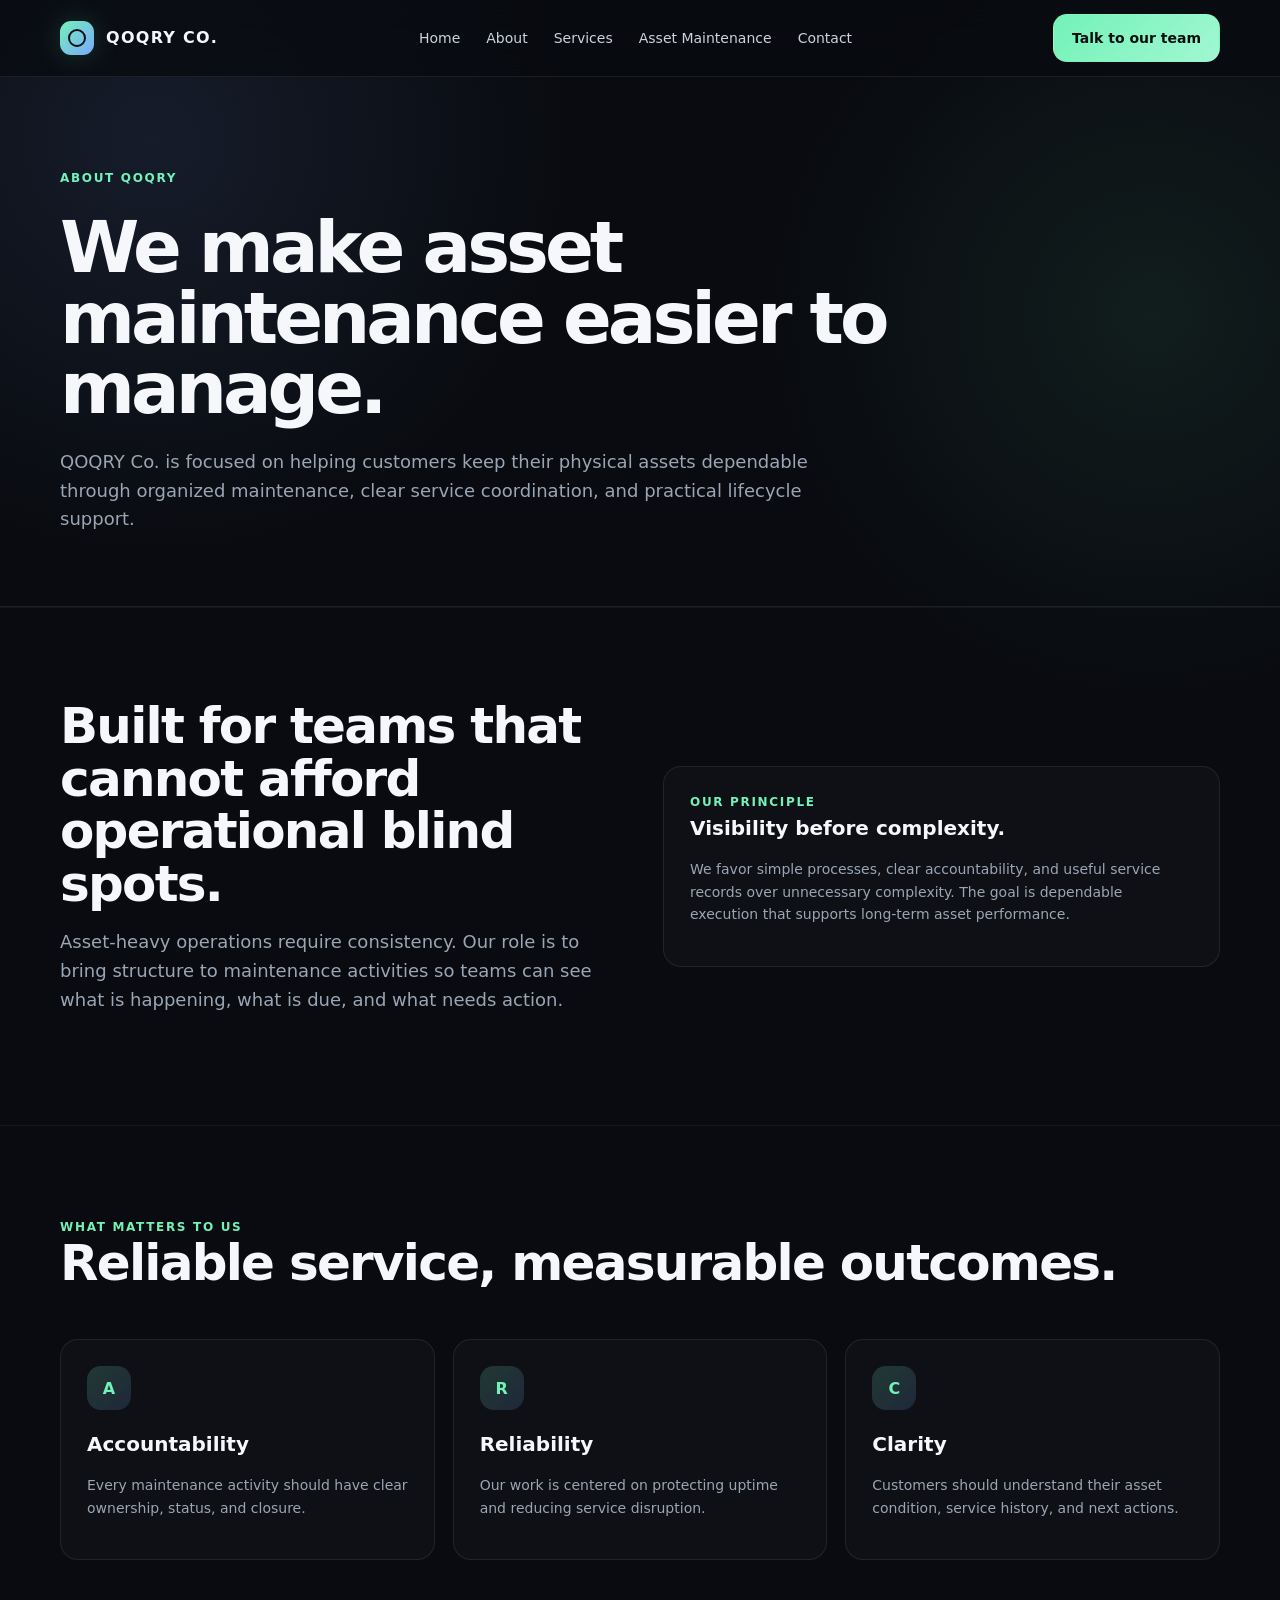
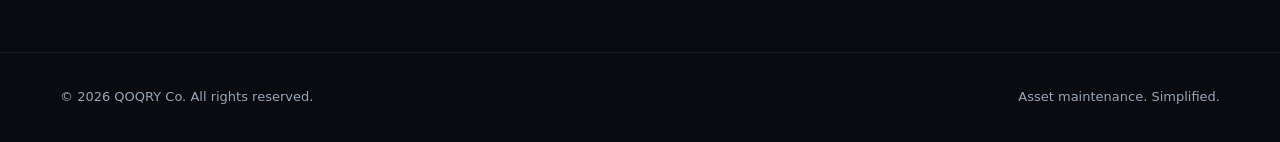
==== about.html @ 2496a816 "Initial" ====
<!doctype html>
<html lang="en">
<head>
  <meta charset="utf-8">
  <meta name="viewport" content="width=device-width,initial-scale=1">
  <meta name="description" content="QOQRY Co. asset maintenance and lifecycle support solutions.">
  <title>About | QOQRY Co.</title>
  <link rel="stylesheet" href="styles.css">
</head>
<body>

<div class="nav-wrap">
  <div class="container nav">
    <a class="brand" href="index.html"><span class="brand-mark"></span>QOQRY CO.</a>
    <button class="mobile-toggle" aria-label="Toggle navigation">☰</button>
    <div class="nav-links">
      <a href="index.html">Home</a>
      <a href="about.html">About</a>
      <a href="services.html">Services</a>
      <a href="assets.html">Asset Maintenance</a>
      <a href="contact.html">Contact</a>
    </div>
    <a class="nav-cta" href="contact.html">Talk to our team</a>
  </div>
</div>


<main>
<section class="page-hero"><div class="container"><div class="kicker">About QOQRY</div><h1>We make asset maintenance easier to manage.</h1><p>QOQRY Co. is focused on helping customers keep their physical assets dependable through organized maintenance, clear service coordination, and practical lifecycle support.</p></div></section>
<section class="section"><div class="container split">
  <div><h2>Built for teams that cannot afford operational blind spots.</h2><p class="section-lead">Asset-heavy operations require consistency. Our role is to bring structure to maintenance activities so teams can see what is happening, what is due, and what needs action.</p></div>
  <div class="info-card"><div class="kicker">Our principle</div><h3>Visibility before complexity.</h3><p class="card-text">We favor simple processes, clear accountability, and useful service records over unnecessary complexity. The goal is dependable execution that supports long-term asset performance.</p></div>
</div></section>
<section class="section"><div class="container"><div class="section-head"><div><div class="kicker">What matters to us</div><h2>Reliable service, measurable outcomes.</h2></div></div>
<div class="cards">
  <div class="info-card"><div class="icon">A</div><h3>Accountability</h3><p class="card-text">Every maintenance activity should have clear ownership, status, and closure.</p></div>
  <div class="info-card"><div class="icon">R</div><h3>Reliability</h3><p class="card-text">Our work is centered on protecting uptime and reducing service disruption.</p></div>
  <div class="info-card"><div class="icon">C</div><h3>Clarity</h3><p class="card-text">Customers should understand their asset condition, service history, and next actions.</p></div>
</div></div></section>
</main>


<footer>
  <div class="container footer-row">
    <div>© 2026 QOQRY Co. All rights reserved.</div>
    <div>Asset maintenance. Simplified.</div>
  </div>
</footer>
<script src="script.js"></script>

</body>
</html>
---- styles.css ----
:root{
  --bg:#090b10;
  --bg-soft:#0f131b;
  --panel:#121824;
  --panel-2:#0d121a;
  --text:#f5f7fb;
  --muted:#9aa5b5;
  --line:rgba(255,255,255,.08);
  --accent:#73f2b8;
  --accent-2:#7aa7ff;
  --shadow:0 18px 60px rgba(0,0,0,.35);
}
*{box-sizing:border-box}
html{scroll-behavior:smooth}
body{
  margin:0;
  font-family:Inter,ui-sans-serif,system-ui,-apple-system,BlinkMacSystemFont,"Segoe UI",sans-serif;
  background:
    radial-gradient(circle at 12% 8%, rgba(122,167,255,.11), transparent 26rem),
    radial-gradient(circle at 90% 18%, rgba(115,242,184,.08), transparent 24rem),
    var(--bg);
  color:var(--text);
  line-height:1.6;
}
a{color:inherit;text-decoration:none}
img{max-width:100%;display:block}
.container{width:min(1160px,calc(100% - 40px));margin:0 auto}
.nav-wrap{
  position:sticky;top:0;z-index:30;
  backdrop-filter:blur(16px);
  background:rgba(9,11,16,.76);
  border-bottom:1px solid var(--line);
}
.nav{
  min-height:76px;display:flex;align-items:center;justify-content:space-between;gap:24px;
}
.brand{display:flex;align-items:center;gap:12px;font-weight:800;letter-spacing:.08em}
.brand-mark{
  width:34px;height:34px;border-radius:11px;
  background:linear-gradient(135deg,var(--accent),var(--accent-2));
  box-shadow:0 0 28px rgba(115,242,184,.18);
  position:relative;
}
.brand-mark:after{
  content:"";position:absolute;inset:8px;border:2px solid #081018;border-radius:50%;
}
.nav-links{display:flex;align-items:center;gap:26px;color:#cbd3df;font-size:14px}
.nav-links a:hover,.nav-links a.active{color:white}
.nav-cta,.btn{
  display:inline-flex;align-items:center;justify-content:center;gap:10px;
  border-radius:14px;padding:12px 18px;font-weight:700;font-size:14px;
  transition:.25s ease;border:1px solid transparent;
}
.nav-cta,.btn-primary{
  background:linear-gradient(135deg,var(--accent),#a1f7d2);
  color:#07100d;
}
.nav-cta:hover,.btn-primary:hover{transform:translateY(-2px);box-shadow:0 10px 30px rgba(115,242,184,.16)}
.btn-secondary{border-color:var(--line);background:rgba(255,255,255,.03);color:white}
.btn-secondary:hover{background:rgba(255,255,255,.06);transform:translateY(-2px)}
.hero{padding:110px 0 86px}
.hero-grid{display:grid;grid-template-columns:1.1fr .9fr;gap:56px;align-items:center}
.eyebrow{
  display:inline-flex;align-items:center;gap:9px;
  padding:8px 12px;border:1px solid var(--line);border-radius:999px;
  background:rgba(255,255,255,.03);color:#cbd3df;font-size:12px;font-weight:700;letter-spacing:.08em;text-transform:uppercase;
}
.dot{width:7px;height:7px;border-radius:50%;background:var(--accent);box-shadow:0 0 14px var(--accent)}
h1{font-size:clamp(48px,7vw,84px);line-height:.98;letter-spacing:-.055em;margin:24px 0 24px}
h2{font-size:clamp(32px,4vw,50px);line-height:1.05;letter-spacing:-.035em;margin:0 0 16px}
h3{font-size:20px;margin:0 0 9px}
.hero p,.section-lead{color:var(--muted);font-size:18px;max-width:680px}
.hero-actions{display:flex;gap:12px;flex-wrap:wrap;margin-top:34px}
.hero-card{
  position:relative;border:1px solid var(--line);border-radius:28px;padding:24px;
  background:linear-gradient(180deg,rgba(255,255,255,.055),rgba(255,255,255,.018));
  box-shadow:var(--shadow);overflow:hidden;
}
.hero-card:before{
  content:"";position:absolute;width:180px;height:180px;border-radius:50%;
  background:rgba(115,242,184,.16);filter:blur(60px);right:-50px;top:-40px;
}
.dashboard{display:grid;gap:14px}
.metric-row{display:grid;grid-template-columns:repeat(3,1fr);gap:12px}
.metric,.asset-item,.info-card,.service-card,.timeline-card,.contact-card{
  border:1px solid var(--line);background:rgba(255,255,255,.025);border-radius:18px;
}
.metric{padding:18px}
.metric strong{display:block;font-size:26px;letter-spacing:-.03em}
.metric span{font-size:12px;color:var(--muted)}
.asset-panel{padding:18px}
.asset-head{display:flex;justify-content:space-between;align-items:center;margin-bottom:14px}
.status{font-size:11px;padding:6px 9px;border-radius:999px;background:rgba(115,242,184,.12);color:#abf8d5}
.asset-list{display:grid;gap:10px}
.asset-item{padding:14px;display:flex;align-items:center;justify-content:space-between;gap:12px}
.asset-title{font-weight:700}
.asset-meta{font-size:12px;color:var(--muted)}
.progress{height:7px;background:#222936;border-radius:99px;overflow:hidden;width:90px}
.progress > span{display:block;height:100%;background:linear-gradient(90deg,var(--accent-2),var(--accent));border-radius:99px}
.section{padding:92px 0;border-top:1px solid rgba(255,255,255,.045)}
.section-head{display:flex;justify-content:space-between;gap:30px;align-items:end;margin-bottom:34px}
.kicker{font-size:12px;text-transform:uppercase;letter-spacing:.14em;color:var(--accent);font-weight:800}
.cards{display:grid;grid-template-columns:repeat(3,1fr);gap:18px}
.service-card,.info-card,.timeline-card{padding:26px}
.icon{
  width:44px;height:44px;border-radius:14px;background:linear-gradient(135deg,rgba(115,242,184,.18),rgba(122,167,255,.16));
  display:grid;place-items:center;margin-bottom:18px;color:var(--accent);font-weight:900
}
.card-text{color:var(--muted);font-size:14px}
.split{display:grid;grid-template-columns:1fr 1fr;gap:46px;align-items:center}
.visual{
  min-height:420px;border:1px solid var(--line);border-radius:26px;position:relative;overflow:hidden;
  background:
    linear-gradient(rgba(255,255,255,.04) 1px,transparent 1px),
    linear-gradient(90deg,rgba(255,255,255,.04) 1px,transparent 1px),
    radial-gradient(circle at 65% 25%,rgba(115,242,184,.18),transparent 20rem),
    #0d121a;
  background-size:36px 36px,36px 36px,auto,auto;
}
.orbit{position:absolute;border:1px solid rgba(255,255,255,.12);border-radius:50%}
.orbit.a{width:280px;height:280px;left:70px;top:70px}
.orbit.b{width:190px;height:190px;left:115px;top:115px}
.core{
  position:absolute;left:50%;top:50%;transform:translate(-50%,-50%);
  width:104px;height:104px;border-radius:28px;background:linear-gradient(135deg,var(--accent),var(--accent-2));
  color:#07100d;display:grid;place-items:center;font-weight:900;text-align:center;box-shadow:0 0 60px rgba(115,242,184,.18)
}
.node{
  position:absolute;padding:9px 12px;border-radius:12px;background:#151c28;border:1px solid var(--line);
  font-size:12px;color:#d7deea;box-shadow:0 10px 30px rgba(0,0,0,.25)
}
.node.n1{left:30px;top:40px}.node.n2{right:28px;top:68px}.node.n3{right:50px;bottom:54px}.node.n4{left:28px;bottom:70px}
.list{display:grid;gap:14px;margin-top:26px}
.list-item{display:flex;gap:12px;align-items:flex-start;color:#d3dae6}
.check{width:22px;height:22px;border-radius:8px;background:rgba(115,242,184,.12);color:var(--accent);display:grid;place-items:center;flex:0 0 auto;font-size:12px}
.page-hero{padding:92px 0 54px;border-bottom:1px solid var(--line)}
.page-hero h1{font-size:clamp(46px,6vw,72px);max-width:900px}
.page-hero p{color:var(--muted);font-size:18px;max-width:760px}
.timeline{display:grid;grid-template-columns:repeat(4,1fr);gap:16px}
.timeline-card .num{font-size:12px;color:var(--accent);font-weight:800;margin-bottom:30px}
.asset-grid{display:grid;grid-template-columns:repeat(2,1fr);gap:18px}
.asset-scope{padding:26px;border:1px solid var(--line);border-radius:20px;background:rgba(255,255,255,.025)}
.asset-scope ul{padding-left:20px;color:var(--muted)}
.contact-grid{display:grid;grid-template-columns:.8fr 1.2fr;gap:22px}
.contact-card{padding:28px}
.contact-item{padding:14px 0;border-bottom:1px solid var(--line)}
.contact-item:last-child{border-bottom:0}
.contact-label{font-size:12px;text-transform:uppercase;letter-spacing:.1em;color:var(--muted)}
form{display:grid;gap:14px}
.form-grid{display:grid;grid-template-columns:1fr 1fr;gap:14px}
label{font-size:13px;color:#cbd3df}
input,textarea{
  width:100%;margin-top:7px;padding:14px 15px;border-radius:13px;border:1px solid var(--line);
  background:#0b1017;color:white;outline:none;font:inherit;
}
input:focus,textarea:focus{border-color:rgba(115,242,184,.5)}
textarea{min-height:140px;resize:vertical}
footer{padding:34px 0;border-top:1px solid var(--line);color:var(--muted);font-size:13px}
.footer-row{display:flex;justify-content:space-between;gap:20px;align-items:center}
.mobile-toggle{display:none;background:none;border:0;color:white;font-size:24px}
@media (max-width:900px){
  .nav-links{display:none;position:absolute;left:20px;right:20px;top:76px;padding:18px;border:1px solid var(--line);border-radius:18px;background:#0c1118;flex-direction:column;align-items:flex-start}
  .nav-links.open{display:flex}
  .nav-cta{display:none}.mobile-toggle{display:block}
  .hero-grid,.split,.contact-grid{grid-template-columns:1fr}
  .cards{grid-template-columns:1fr 1fr}
  .timeline{grid-template-columns:1fr 1fr}
}
@media (max-width:620px){
  .container{width:min(100% - 28px,1160px)}
  .hero{padding:78px 0 60px}
  .cards,.metric-row,.timeline,.asset-grid,.form-grid{grid-template-columns:1fr}
  .section{padding:68px 0}
  .section-head{align-items:flex-start;flex-direction:column}
  .footer-row{align-items:flex-start;flex-direction:column}
}
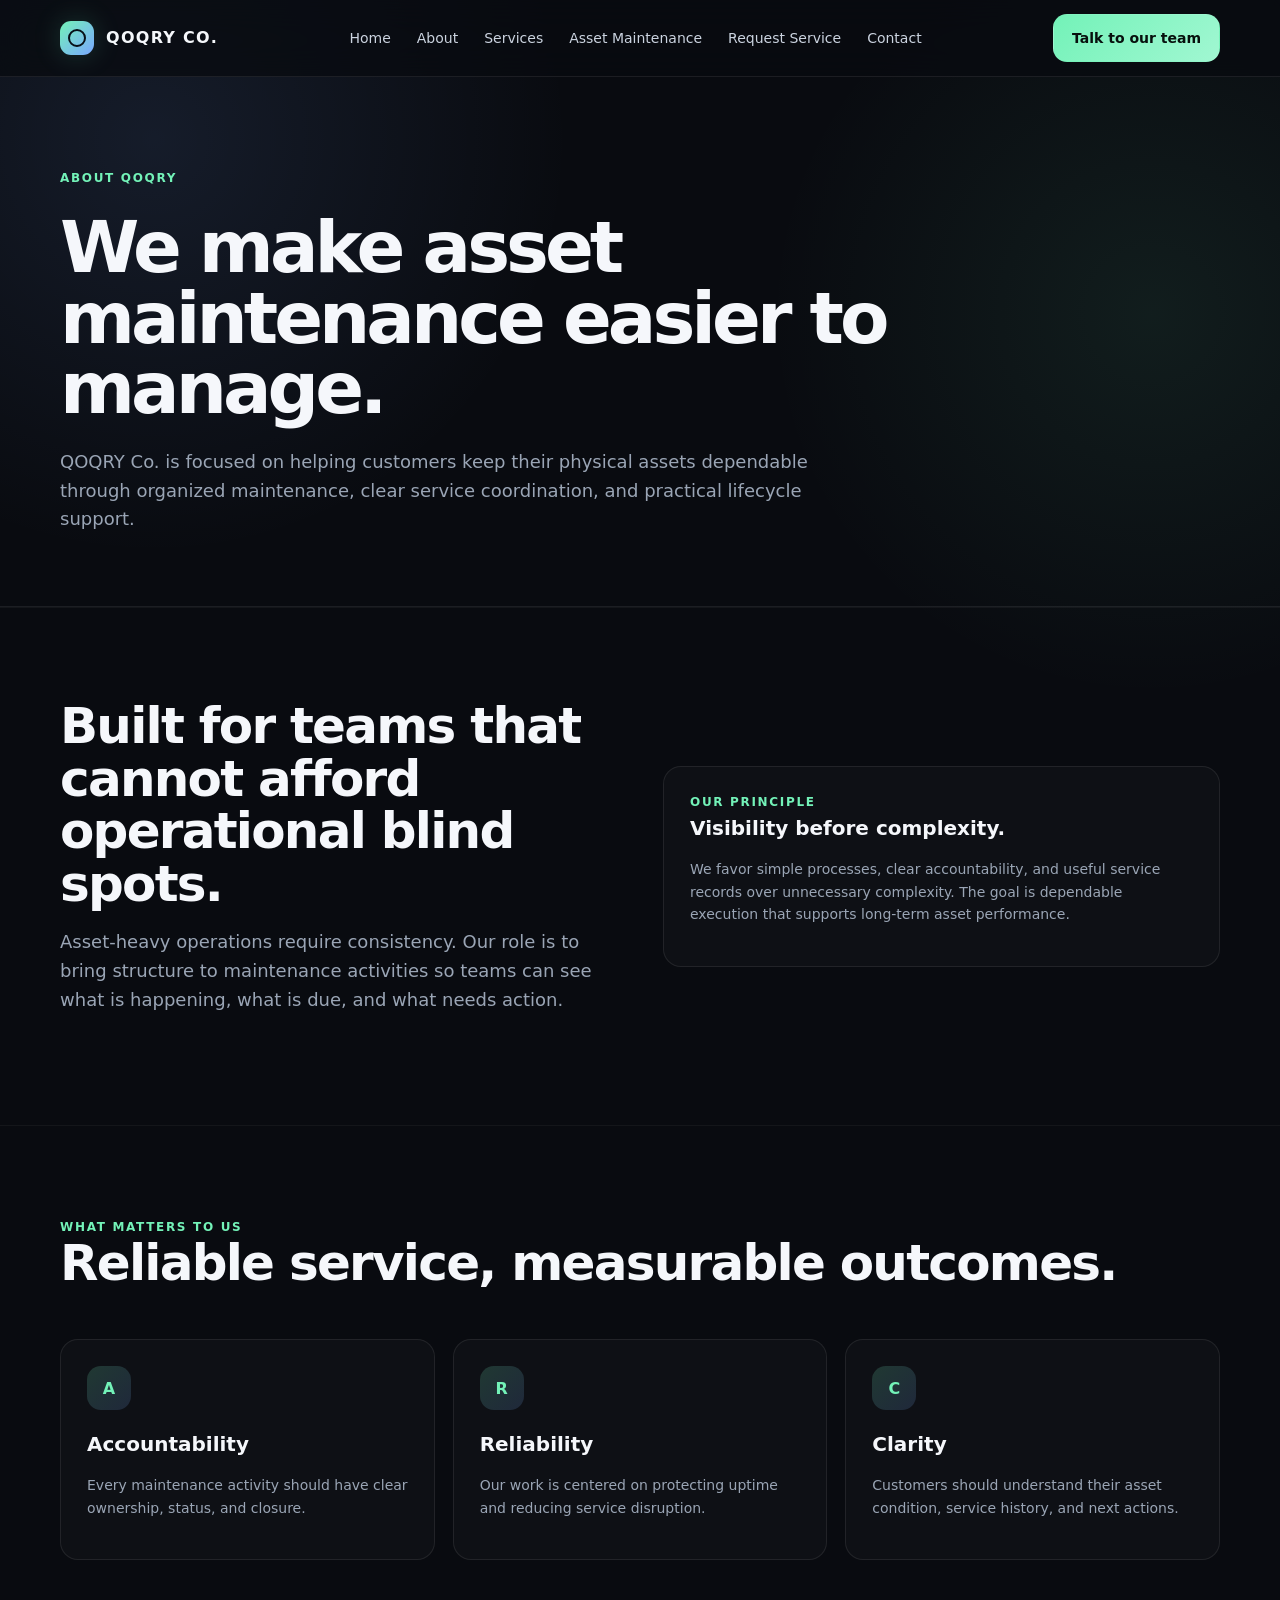
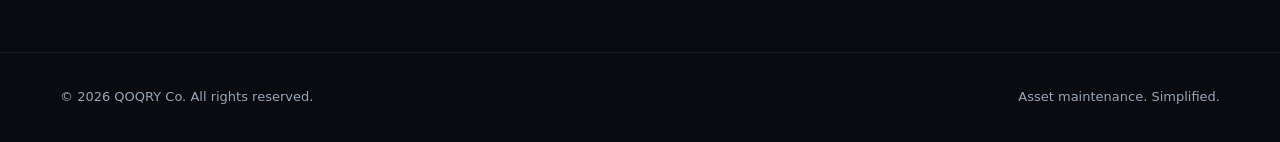
==== commit 797f8a36: "Webform Embedding" ====
--- a/about.html
+++ b/about.html
@@ -18,6 +18,7 @@
       <a href="about.html">About</a>
       <a href="services.html">Services</a>
       <a href="assets.html">Asset Maintenance</a>
+      <a href="request.html">Request Service</a>
       <a href="contact.html">Contact</a>
     </div>
     <a class="nav-cta" href="contact.html">Talk to our team</a>
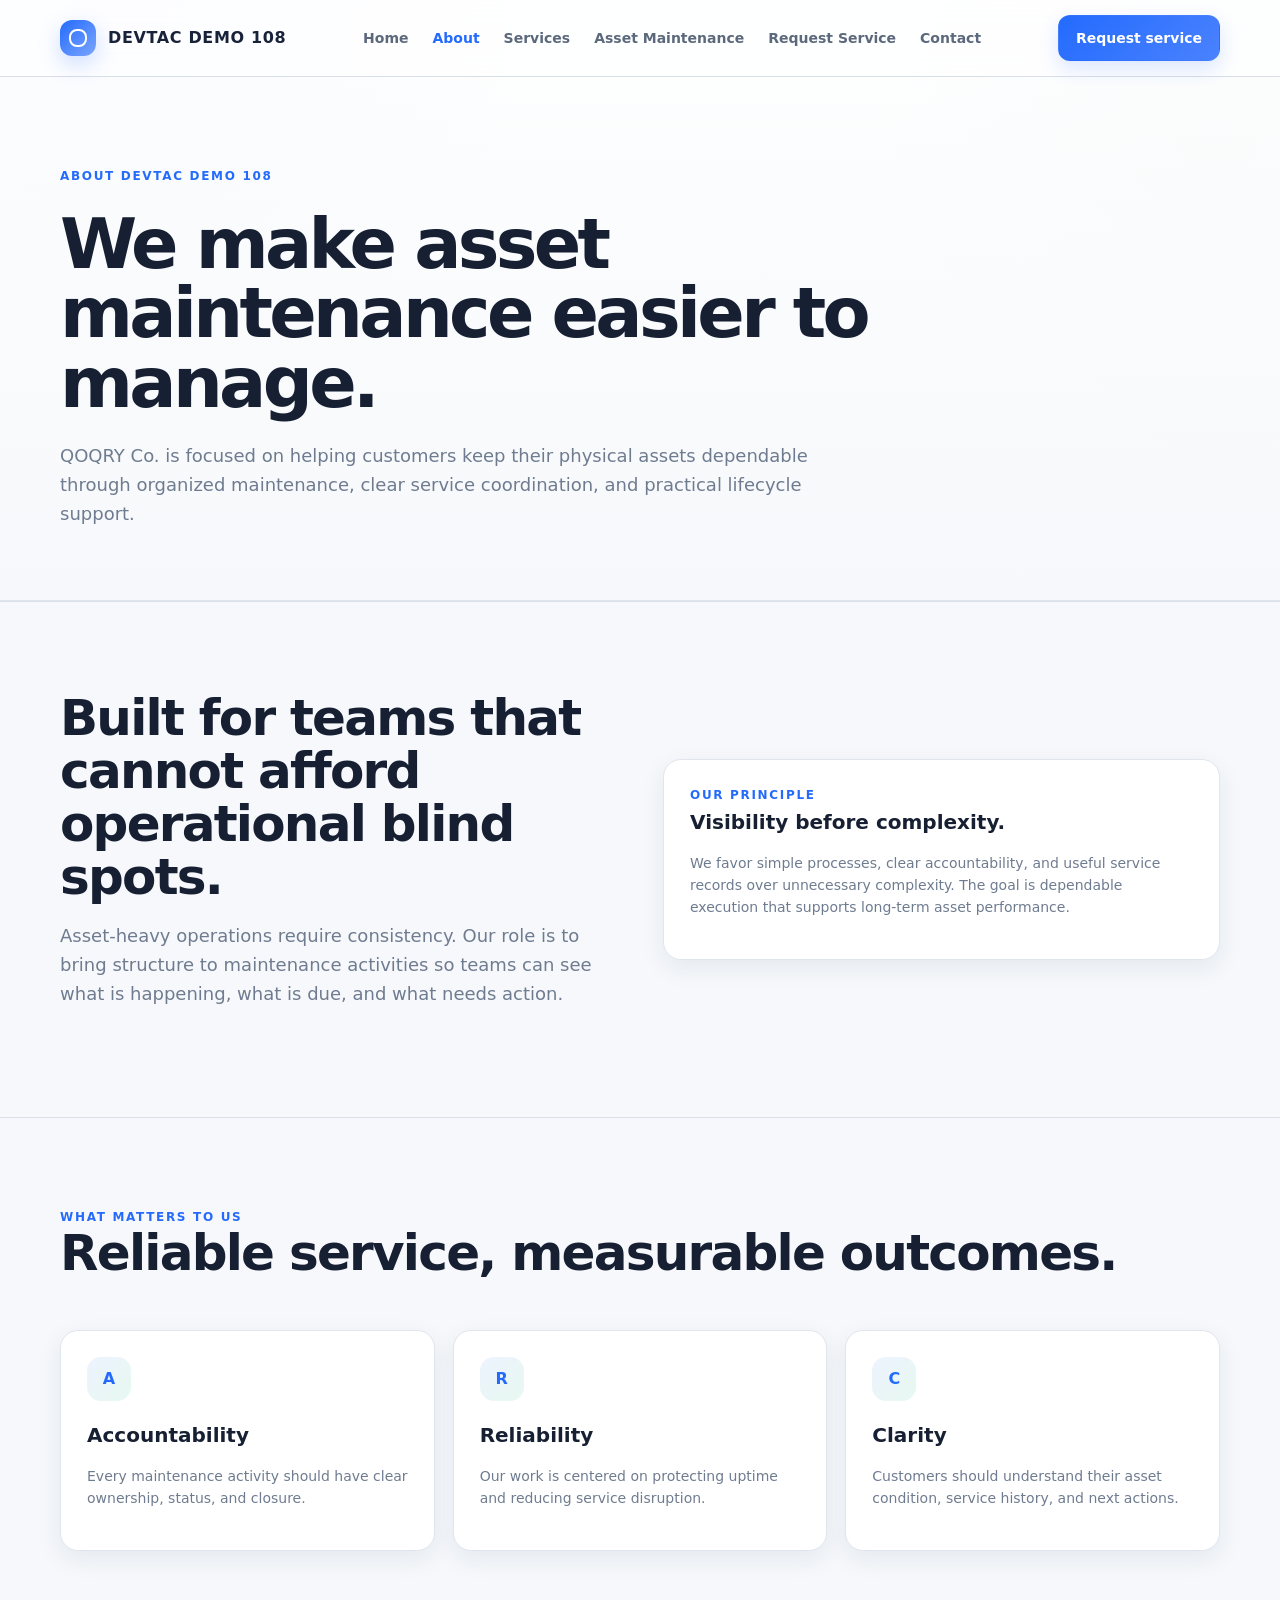
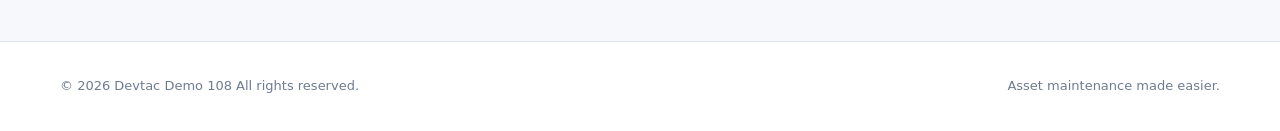
==== commit 9bfa00f1: "Initial Commit" ====
--- a/about.html
+++ b/about.html
@@ -4,30 +4,33 @@
   <meta charset="utf-8">
   <meta name="viewport" content="width=device-width,initial-scale=1">
   <meta name="description" content="QOQRY Co. asset maintenance and lifecycle support solutions.">
-  <title>About | QOQRY Co.</title>
+  <title>About | Devtac Demo 108</title>
   <link rel="stylesheet" href="styles.css">
 </head>
 <body>
 
-<div class="nav-wrap">
-  <div class="container nav">
-    <a class="brand" href="index.html"><span class="brand-mark"></span>QOQRY CO.</a>
-    <button class="mobile-toggle" aria-label="Toggle navigation">☰</button>
-    <div class="nav-links">
-      <a href="index.html">Home</a>
-      <a href="about.html">About</a>
-      <a href="services.html">Services</a>
-      <a href="assets.html">Asset Maintenance</a>
-      <a href="request.html">Request Service</a>
-      <a href="contact.html">Contact</a>
+<section>
+  <div class="nav-wrap">
+    <div class="container nav">
+      <a class="brand" href="index.html"><span class="brand-mark"></span>DEVTAC DEMO 108</a>
+      <button class="mobile-toggle" aria-label="Toggle navigation">☰</button>
+      <div class="nav-links">
+        <a href="index.html" >Home</a>
+        <a href="about.html" class="active">About</a>
+        <a href="services.html">Services</a>
+        <a href="assets.html">Asset Maintenance</a>
+        <a href="request.html">Request Service</a>
+        <a href="contact.html">Contact</a>
+      </div>
+      <a class="nav-cta" href="request.html">Request service</a>
     </div>
-    <a class="nav-cta" href="contact.html">Talk to our team</a>
   </div>
-</div>
+</section>
+
 
 
 <main>
-<section class="page-hero"><div class="container"><div class="kicker">About QOQRY</div><h1>We make asset maintenance easier to manage.</h1><p>QOQRY Co. is focused on helping customers keep their physical assets dependable through organized maintenance, clear service coordination, and practical lifecycle support.</p></div></section>
+<section class="page-hero"><div class="container"><div class="kicker">About Devtac Demo 108</div><h1>We make asset maintenance easier to manage.</h1><p>QOQRY Co. is focused on helping customers keep their physical assets dependable through organized maintenance, clear service coordination, and practical lifecycle support.</p></div></section>
 <section class="section"><div class="container split">
   <div><h2>Built for teams that cannot afford operational blind spots.</h2><p class="section-lead">Asset-heavy operations require consistency. Our role is to bring structure to maintenance activities so teams can see what is happening, what is due, and what needs action.</p></div>
   <div class="info-card"><div class="kicker">Our principle</div><h3>Visibility before complexity.</h3><p class="card-text">We favor simple processes, clear accountability, and useful service records over unnecessary complexity. The goal is dependable execution that supports long-term asset performance.</p></div>
@@ -43,8 +46,8 @@
 
 <footer>
   <div class="container footer-row">
-    <div>© 2026 QOQRY Co. All rights reserved.</div>
-    <div>Asset maintenance. Simplified.</div>
+    <div>© 2026 Devtac Demo 108 All rights reserved.</div>
+    <div>Asset maintenance made easier.</div>
   </div>
 </footer>
 <script src="script.js"></script>
--- a/styles.css
+++ b/styles.css
@@ -1,177 +1,1023 @@
-
-:root{
-  --bg:#090b10;
-  --bg-soft:#0f131b;
-  --panel:#121824;
-  --panel-2:#0d121a;
-  --text:#f5f7fb;
-  --muted:#9aa5b5;
-  --line:rgba(255,255,255,.08);
-  --accent:#73f2b8;
-  --accent-2:#7aa7ff;
-  --shadow:0 18px 60px rgba(0,0,0,.35);
-}
-*{box-sizing:border-box}
-html{scroll-behavior:smooth}
-body{
-  margin:0;
-  font-family:Inter,ui-sans-serif,system-ui,-apple-system,BlinkMacSystemFont,"Segoe UI",sans-serif;
+:root {
+  --bg: #f6f8fb;
+  --surface: #ffffff;
+  --surface-soft: #f1f5f9;
+  --panel: #ffffff;
+  --text: #172033;
+  --muted: #6f7c90;
+  --line: #dfe6ee;
+  --line-strong: #cfd8e3;
+  --primary: #246bfd;
+  --primary-dark: #1557d8;
+  --accent: #17b26a;
+  --accent-soft: #e8f8f0;
+  --shadow: 0 18px 50px rgba(25, 45, 80, .10);
+  --shadow-soft: 0 8px 24px rgba(25, 45, 80, .08);
+}
+
+* {
+  box-sizing: border-box
+}
+
+html {
+  scroll-behavior: smooth
+}
+
+body {
+  margin: 0;
+  font-family: Inter, ui-sans-serif, system-ui, -apple-system, BlinkMacSystemFont, "Segoe UI", sans-serif;
   background:
-    radial-gradient(circle at 12% 8%, rgba(122,167,255,.11), transparent 26rem),
-    radial-gradient(circle at 90% 18%, rgba(115,242,184,.08), transparent 24rem),
+    radial-gradient(circle at 10% 0%, rgba(36, 107, 253, .07), transparent 25rem),
+    radial-gradient(circle at 95% 8%, rgba(23, 178, 106, .05), transparent 22rem),
     var(--bg);
-  color:var(--text);
-  line-height:1.6;
-}
-a{color:inherit;text-decoration:none}
-img{max-width:100%;display:block}
-.container{width:min(1160px,calc(100% - 40px));margin:0 auto}
-.nav-wrap{
-  position:sticky;top:0;z-index:30;
-  backdrop-filter:blur(16px);
-  background:rgba(9,11,16,.76);
-  border-bottom:1px solid var(--line);
-}
-.nav{
-  min-height:76px;display:flex;align-items:center;justify-content:space-between;gap:24px;
-}
-.brand{display:flex;align-items:center;gap:12px;font-weight:800;letter-spacing:.08em}
-.brand-mark{
-  width:34px;height:34px;border-radius:11px;
-  background:linear-gradient(135deg,var(--accent),var(--accent-2));
-  box-shadow:0 0 28px rgba(115,242,184,.18);
-  position:relative;
-}
-.brand-mark:after{
-  content:"";position:absolute;inset:8px;border:2px solid #081018;border-radius:50%;
-}
-.nav-links{display:flex;align-items:center;gap:26px;color:#cbd3df;font-size:14px}
-.nav-links a:hover,.nav-links a.active{color:white}
-.nav-cta,.btn{
-  display:inline-flex;align-items:center;justify-content:center;gap:10px;
-  border-radius:14px;padding:12px 18px;font-weight:700;font-size:14px;
-  transition:.25s ease;border:1px solid transparent;
-}
-.nav-cta,.btn-primary{
-  background:linear-gradient(135deg,var(--accent),#a1f7d2);
-  color:#07100d;
-}
-.nav-cta:hover,.btn-primary:hover{transform:translateY(-2px);box-shadow:0 10px 30px rgba(115,242,184,.16)}
-.btn-secondary{border-color:var(--line);background:rgba(255,255,255,.03);color:white}
-.btn-secondary:hover{background:rgba(255,255,255,.06);transform:translateY(-2px)}
-.hero{padding:110px 0 86px}
-.hero-grid{display:grid;grid-template-columns:1.1fr .9fr;gap:56px;align-items:center}
-.eyebrow{
-  display:inline-flex;align-items:center;gap:9px;
-  padding:8px 12px;border:1px solid var(--line);border-radius:999px;
-  background:rgba(255,255,255,.03);color:#cbd3df;font-size:12px;font-weight:700;letter-spacing:.08em;text-transform:uppercase;
-}
-.dot{width:7px;height:7px;border-radius:50%;background:var(--accent);box-shadow:0 0 14px var(--accent)}
-h1{font-size:clamp(48px,7vw,84px);line-height:.98;letter-spacing:-.055em;margin:24px 0 24px}
-h2{font-size:clamp(32px,4vw,50px);line-height:1.05;letter-spacing:-.035em;margin:0 0 16px}
-h3{font-size:20px;margin:0 0 9px}
-.hero p,.section-lead{color:var(--muted);font-size:18px;max-width:680px}
-.hero-actions{display:flex;gap:12px;flex-wrap:wrap;margin-top:34px}
-.hero-card{
-  position:relative;border:1px solid var(--line);border-radius:28px;padding:24px;
-  background:linear-gradient(180deg,rgba(255,255,255,.055),rgba(255,255,255,.018));
-  box-shadow:var(--shadow);overflow:hidden;
-}
-.hero-card:before{
-  content:"";position:absolute;width:180px;height:180px;border-radius:50%;
-  background:rgba(115,242,184,.16);filter:blur(60px);right:-50px;top:-40px;
-}
-.dashboard{display:grid;gap:14px}
-.metric-row{display:grid;grid-template-columns:repeat(3,1fr);gap:12px}
-.metric,.asset-item,.info-card,.service-card,.timeline-card,.contact-card{
-  border:1px solid var(--line);background:rgba(255,255,255,.025);border-radius:18px;
-}
-.metric{padding:18px}
-.metric strong{display:block;font-size:26px;letter-spacing:-.03em}
-.metric span{font-size:12px;color:var(--muted)}
-.asset-panel{padding:18px}
-.asset-head{display:flex;justify-content:space-between;align-items:center;margin-bottom:14px}
-.status{font-size:11px;padding:6px 9px;border-radius:999px;background:rgba(115,242,184,.12);color:#abf8d5}
-.asset-list{display:grid;gap:10px}
-.asset-item{padding:14px;display:flex;align-items:center;justify-content:space-between;gap:12px}
-.asset-title{font-weight:700}
-.asset-meta{font-size:12px;color:var(--muted)}
-.progress{height:7px;background:#222936;border-radius:99px;overflow:hidden;width:90px}
-.progress > span{display:block;height:100%;background:linear-gradient(90deg,var(--accent-2),var(--accent));border-radius:99px}
-.section{padding:92px 0;border-top:1px solid rgba(255,255,255,.045)}
-.section-head{display:flex;justify-content:space-between;gap:30px;align-items:end;margin-bottom:34px}
-.kicker{font-size:12px;text-transform:uppercase;letter-spacing:.14em;color:var(--accent);font-weight:800}
-.cards{display:grid;grid-template-columns:repeat(3,1fr);gap:18px}
-.service-card,.info-card,.timeline-card{padding:26px}
-.icon{
-  width:44px;height:44px;border-radius:14px;background:linear-gradient(135deg,rgba(115,242,184,.18),rgba(122,167,255,.16));
-  display:grid;place-items:center;margin-bottom:18px;color:var(--accent);font-weight:900
-}
-.card-text{color:var(--muted);font-size:14px}
-.split{display:grid;grid-template-columns:1fr 1fr;gap:46px;align-items:center}
-.visual{
-  min-height:420px;border:1px solid var(--line);border-radius:26px;position:relative;overflow:hidden;
+  color: var(--text);
+  line-height: 1.6;
+}
+
+a {
+  color: inherit;
+  text-decoration: none
+}
+
+img {
+  max-width: 100%;
+  display: block
+}
+
+.container {
+  width: min(1160px, calc(100% - 40px));
+  margin: 0 auto
+}
+
+.nav-wrap {
+  position: sticky;
+  top: 0;
+  z-index: 30;
+  background: rgba(255, 255, 255, .88);
+  backdrop-filter: blur(16px);
+  border-bottom: 1px solid rgba(207, 216, 227, .8);
+}
+
+.nav {
+  min-height: 76px;
+  display: flex;
+  align-items: center;
+  justify-content: space-between;
+  gap: 24px;
+}
+
+.brand {
+  display: flex;
+  align-items: center;
+  gap: 12px;
+  font-weight: 850;
+  letter-spacing: .04em;
+  color: #18233a;
+}
+
+.brand-mark {
+  width: 36px;
+  height: 36px;
+  border-radius: 12px;
+  background: linear-gradient(135deg, var(--primary), #7ba5ff);
+  box-shadow: 0 8px 22px rgba(36, 107, 253, .22);
+  position: relative;
+}
+
+.brand-mark:after {
+  content: "";
+  position: absolute;
+  inset: 9px;
+  border: 2px solid #fff;
+  border-radius: 8px;
+}
+
+.nav-links {
+  display: flex;
+  align-items: center;
+  gap: 24px;
+  color: #5c697c;
+  font-size: 14px;
+  font-weight: 600;
+}
+
+.nav-links a:hover,
+.nav-links a.active {
+  color: var(--primary)
+}
+
+.nav-cta,
+.btn {
+  display: inline-flex;
+  align-items: center;
+  justify-content: center;
+  gap: 10px;
+  border-radius: 12px;
+  padding: 11px 17px;
+  font-weight: 750;
+  font-size: 14px;
+  transition: .22s ease;
+  border: 1px solid transparent;
+}
+
+.nav-cta,
+.btn-primary {
+  color: #fff;
+  background: linear-gradient(135deg, var(--primary), #4a82ff);
+  box-shadow: 0 8px 20px rgba(36, 107, 253, .16);
+}
+
+.nav-cta:hover,
+.btn-primary:hover {
+  transform: translateY(-1px);
+  box-shadow: 0 12px 28px rgba(36, 107, 253, .20);
+}
+
+.btn-secondary {
+  background: #fff;
+  border-color: var(--line);
+  color: #2f3b4f;
+}
+
+.btn-secondary:hover {
+  border-color: #bfcadc;
+  transform: translateY(-1px);
+}
+
+.hero {
+  padding: 106px 0 82px
+}
+
+.hero-grid {
+  display: grid;
+  grid-template-columns: 1.08fr .92fr;
+  gap: 58px;
+  align-items: center;
+}
+
+.eyebrow {
+  display: inline-flex;
+  align-items: center;
+  gap: 9px;
+  padding: 8px 12px;
+  border: 1px solid var(--line);
+  border-radius: 999px;
+  background: rgba(255, 255, 255, .78);
+  color: #5d6a7f;
+  font-size: 12px;
+  font-weight: 800;
+  letter-spacing: .08em;
+  text-transform: uppercase;
+}
+
+.dot {
+  width: 7px;
+  height: 7px;
+  border-radius: 50%;
+  background: var(--accent);
+  box-shadow: 0 0 0 5px rgba(23, 178, 106, .10);
+}
+
+h1 {
+  font-size: clamp(48px, 7vw, 82px);
+  line-height: .99;
+  letter-spacing: -.052em;
+  margin: 24px 0;
+}
+
+h2 {
+  font-size: clamp(32px, 4vw, 50px);
+  line-height: 1.06;
+  letter-spacing: -.035em;
+  margin: 0 0 16px;
+}
+
+h3 {
+  font-size: 20px;
+  margin: 0 0 9px
+}
+
+.hero p,
+.section-lead {
+  color: var(--muted);
+  font-size: 18px;
+  max-width: 680px;
+}
+
+.hero-actions {
+  display: flex;
+  gap: 12px;
+  flex-wrap: wrap;
+  margin-top: 32px
+}
+
+.hero-card {
+  position: relative;
+  border: 1px solid var(--line);
+  border-radius: 28px;
+  padding: 24px;
+  background: linear-gradient(180deg, #ffffff, #f7f9fc);
+  box-shadow: var(--shadow);
+  overflow: hidden;
+}
+
+.hero-card:before {
+  content: "";
+  position: absolute;
+  width: 200px;
+  height: 200px;
+  border-radius: 50%;
+  background: rgba(36, 107, 253, .08);
+  filter: blur(60px);
+  right: -70px;
+  top: -50px;
+}
+
+.dashboard {
+  display: grid;
+  gap: 14px
+}
+
+.metric-row {
+  display: grid;
+  grid-template-columns: repeat(3, 1fr);
+  gap: 12px
+}
+
+.metric,
+.asset-item,
+.info-card,
+.service-card,
+.timeline-card,
+.contact-card {
+  border: 1px solid var(--line);
+  background: #fff;
+  border-radius: 18px;
+}
+
+.metric {
+  padding: 18px
+}
+
+.metric strong {
+  display: block;
+  font-size: 26px;
+  letter-spacing: -.03em
+}
+
+.metric span {
+  font-size: 12px;
+  color: var(--muted)
+}
+
+.asset-panel {
+  padding: 18px
+}
+
+.asset-head {
+  display: flex;
+  justify-content: space-between;
+  align-items: center;
+  margin-bottom: 14px
+}
+
+.status {
+  font-size: 11px;
+  padding: 6px 9px;
+  border-radius: 999px;
+  background: var(--accent-soft);
+  color: #118d55;
+  font-weight: 750;
+}
+
+.asset-list {
+  display: grid;
+  gap: 10px
+}
+
+.asset-item {
+  padding: 14px;
+  display: flex;
+  align-items: center;
+  justify-content: space-between;
+  gap: 12px
+}
+
+.asset-title {
+  font-weight: 750
+}
+
+.asset-meta {
+  font-size: 12px;
+  color: var(--muted)
+}
+
+.progress {
+  height: 7px;
+  background: #e9eef4;
+  border-radius: 99px;
+  overflow: hidden;
+  width: 90px
+}
+
+.progress>span {
+  display: block;
+  height: 100%;
+  background: linear-gradient(90deg, var(--primary), var(--accent));
+  border-radius: 99px;
+}
+
+.section {
+  padding: 90px 0;
+  border-top: 1px solid rgba(207, 216, 227, .75)
+}
+
+.section-head {
+  display: flex;
+  justify-content: space-between;
+  gap: 30px;
+  align-items: end;
+  margin-bottom: 34px
+}
+
+.kicker {
+  font-size: 12px;
+  text-transform: uppercase;
+  letter-spacing: .14em;
+  color: var(--primary);
+  font-weight: 850;
+}
+
+.cards {
+  display: grid;
+  grid-template-columns: repeat(3, 1fr);
+  gap: 18px
+}
+
+.service-card,
+.info-card,
+.timeline-card {
+  padding: 26px;
+  box-shadow: var(--shadow-soft)
+}
+
+.icon {
+  width: 44px;
+  height: 44px;
+  border-radius: 14px;
+  background: linear-gradient(135deg, #edf3ff, #e7f8f0);
+  display: grid;
+  place-items: center;
+  margin-bottom: 18px;
+  color: var(--primary);
+  font-weight: 900;
+}
+
+.card-text {
+  color: var(--muted);
+  font-size: 14px
+}
+
+.split {
+  display: grid;
+  grid-template-columns: 1fr 1fr;
+  gap: 46px;
+  align-items: center
+}
+
+.visual {
+  min-height: 420px;
+  border: 1px solid var(--line);
+  border-radius: 26px;
+  position: relative;
+  overflow: hidden;
   background:
-    linear-gradient(rgba(255,255,255,.04) 1px,transparent 1px),
-    linear-gradient(90deg,rgba(255,255,255,.04) 1px,transparent 1px),
-    radial-gradient(circle at 65% 25%,rgba(115,242,184,.18),transparent 20rem),
-    #0d121a;
-  background-size:36px 36px,36px 36px,auto,auto;
-}
-.orbit{position:absolute;border:1px solid rgba(255,255,255,.12);border-radius:50%}
-.orbit.a{width:280px;height:280px;left:70px;top:70px}
-.orbit.b{width:190px;height:190px;left:115px;top:115px}
-.core{
-  position:absolute;left:50%;top:50%;transform:translate(-50%,-50%);
-  width:104px;height:104px;border-radius:28px;background:linear-gradient(135deg,var(--accent),var(--accent-2));
-  color:#07100d;display:grid;place-items:center;font-weight:900;text-align:center;box-shadow:0 0 60px rgba(115,242,184,.18)
-}
-.node{
-  position:absolute;padding:9px 12px;border-radius:12px;background:#151c28;border:1px solid var(--line);
-  font-size:12px;color:#d7deea;box-shadow:0 10px 30px rgba(0,0,0,.25)
-}
-.node.n1{left:30px;top:40px}.node.n2{right:28px;top:68px}.node.n3{right:50px;bottom:54px}.node.n4{left:28px;bottom:70px}
-.list{display:grid;gap:14px;margin-top:26px}
-.list-item{display:flex;gap:12px;align-items:flex-start;color:#d3dae6}
-.check{width:22px;height:22px;border-radius:8px;background:rgba(115,242,184,.12);color:var(--accent);display:grid;place-items:center;flex:0 0 auto;font-size:12px}
-.page-hero{padding:92px 0 54px;border-bottom:1px solid var(--line)}
-.page-hero h1{font-size:clamp(46px,6vw,72px);max-width:900px}
-.page-hero p{color:var(--muted);font-size:18px;max-width:760px}
-.timeline{display:grid;grid-template-columns:repeat(4,1fr);gap:16px}
-.timeline-card .num{font-size:12px;color:var(--accent);font-weight:800;margin-bottom:30px}
-.asset-grid{display:grid;grid-template-columns:repeat(2,1fr);gap:18px}
-.asset-scope{padding:26px;border:1px solid var(--line);border-radius:20px;background:rgba(255,255,255,.025)}
-.asset-scope ul{padding-left:20px;color:var(--muted)}
-.contact-grid{display:grid;grid-template-columns:.8fr 1.2fr;gap:22px}
-.contact-card{padding:28px}
-.contact-item{padding:14px 0;border-bottom:1px solid var(--line)}
-.contact-item:last-child{border-bottom:0}
-.contact-label{font-size:12px;text-transform:uppercase;letter-spacing:.1em;color:var(--muted)}
-form{display:grid;gap:14px}
-.form-grid{display:grid;grid-template-columns:1fr 1fr;gap:14px}
-label{font-size:13px;color:#cbd3df}
-input,textarea{
-  width:100%;margin-top:7px;padding:14px 15px;border-radius:13px;border:1px solid var(--line);
-  background:#0b1017;color:white;outline:none;font:inherit;
-}
-input:focus,textarea:focus{border-color:rgba(115,242,184,.5)}
-textarea{min-height:140px;resize:vertical}
-footer{padding:34px 0;border-top:1px solid var(--line);color:var(--muted);font-size:13px}
-.footer-row{display:flex;justify-content:space-between;gap:20px;align-items:center}
-.mobile-toggle{display:none;background:none;border:0;color:white;font-size:24px}
-@media (max-width:900px){
-  .nav-links{display:none;position:absolute;left:20px;right:20px;top:76px;padding:18px;border:1px solid var(--line);border-radius:18px;background:#0c1118;flex-direction:column;align-items:flex-start}
-  .nav-links.open{display:flex}
-  .nav-cta{display:none}.mobile-toggle{display:block}
-  .hero-grid,.split,.contact-grid{grid-template-columns:1fr}
-  .cards{grid-template-columns:1fr 1fr}
-  .timeline{grid-template-columns:1fr 1fr}
-}
-@media (max-width:620px){
-  .container{width:min(100% - 28px,1160px)}
-  .hero{padding:78px 0 60px}
-  .cards,.metric-row,.timeline,.asset-grid,.form-grid{grid-template-columns:1fr}
-  .section{padding:68px 0}
-  .section-head{align-items:flex-start;flex-direction:column}
-  .footer-row{align-items:flex-start;flex-direction:column}
-}
+    linear-gradient(rgba(36, 107, 253, .05) 1px, transparent 1px),
+    linear-gradient(90deg, rgba(36, 107, 253, .05) 1px, transparent 1px),
+    radial-gradient(circle at 65% 25%, rgba(36, 107, 253, .11), transparent 20rem),
+    #ffffff;
+  background-size: 36px 36px, 36px 36px, auto, auto;
+  box-shadow: var(--shadow-soft);
+}
+
+.orbit {
+  position: absolute;
+  border: 1px solid rgba(36, 107, 253, .15);
+  border-radius: 50%
+}
+
+.orbit.a {
+  width: 280px;
+  height: 280px;
+  left: 70px;
+  top: 70px
+}
+
+.orbit.b {
+  width: 190px;
+  height: 190px;
+  left: 115px;
+  top: 115px
+}
+
+.core {
+  position: absolute;
+  left: 50%;
+  top: 50%;
+  transform: translate(-50%, -50%);
+  width: 112px;
+  height: 112px;
+  border-radius: 30px;
+  background: linear-gradient(135deg, var(--primary), #7aa5ff);
+  color: #fff;
+  display: grid;
+  place-items: center;
+  font-weight: 900;
+  text-align: center;
+  box-shadow: 0 18px 42px rgba(36, 107, 253, .22);
+}
+
+.node {
+  position: absolute;
+  padding: 9px 12px;
+  border-radius: 12px;
+  background: #fff;
+  border: 1px solid var(--line);
+  font-size: 12px;
+  color: #4a586d;
+  box-shadow: var(--shadow-soft);
+}
+
+.node.n1 {
+  left: 30px;
+  top: 40px
+}
+
+.node.n2 {
+  right: 28px;
+  top: 68px
+}
+
+.node.n3 {
+  right: 50px;
+  bottom: 54px
+}
+
+.node.n4 {
+  left: 28px;
+  bottom: 70px
+}
+
+.list {
+  display: grid;
+  gap: 14px;
+  margin-top: 26px
+}
+
+.list-item {
+  display: flex;
+  gap: 12px;
+  align-items: flex-start;
+  color: #354156
+}
+
+.check {
+  width: 22px;
+  height: 22px;
+  border-radius: 8px;
+  background: #e9f8f1;
+  color: #118d55;
+  display: grid;
+  place-items: center;
+  flex: 0 0 auto;
+  font-size: 12px;
+  font-weight: 900;
+}
+
+.page-hero {
+  padding: 90px 0 54px;
+  border-bottom: 1px solid var(--line);
+  background: linear-gradient(180deg, rgba(255, 255, 255, .8), rgba(246, 248, 251, .8));
+}
+
+.page-hero h1 {
+  font-size: clamp(46px, 6vw, 70px);
+  max-width: 900px
+}
+
+.page-hero p {
+  color: var(--muted);
+  font-size: 18px;
+  max-width: 760px
+}
+
+.timeline {
+  display: grid;
+  grid-template-columns: repeat(4, 1fr);
+  gap: 16px
+}
+
+.timeline-card .num {
+  font-size: 12px;
+  color: var(--primary);
+  font-weight: 850;
+  margin-bottom: 30px
+}
+
+.asset-grid {
+  display: grid;
+  grid-template-columns: repeat(2, 1fr);
+  gap: 18px
+}
+
+.asset-scope {
+  padding: 26px;
+  border: 1px solid var(--line);
+  border-radius: 20px;
+  background: #fff;
+  box-shadow: var(--shadow-soft);
+}
+
+.asset-scope ul {
+  padding-left: 20px;
+  color: var(--muted)
+}
+
+.contact-grid {
+  display: grid;
+  grid-template-columns: .82fr 1.18fr;
+  gap: 22px
+}
+
+.contact-card {
+  padding: 28px;
+  box-shadow: var(--shadow-soft)
+}
+
+.contact-item {
+  padding: 14px 0;
+  border-bottom: 1px solid var(--line)
+}
+
+.contact-item:last-child {
+  border-bottom: 0
+}
+
+.contact-label {
+  font-size: 12px;
+  text-transform: uppercase;
+  letter-spacing: .1em;
+  color: var(--muted)
+}
+
+form {
+  display: grid;
+  gap: 14px
+}
+
+.form-grid {
+  display: grid;
+  grid-template-columns: 1fr 1fr;
+  gap: 14px
+}
+
+label {
+  font-size: 13px;
+  color: #41506a
+}
+
+input,
+textarea {
+  width: 100%;
+  margin-top: 7px;
+  padding: 14px 15px;
+  border-radius: 13px;
+  border: 1px solid var(--line);
+  background: #fff;
+  color: var(--text);
+  outline: none;
+  font: inherit;
+}
+
+input:focus,
+textarea:focus {
+  border-color: rgba(36, 107, 253, .55);
+  box-shadow: 0 0 0 4px rgba(36, 107, 253, .08);
+}
+
+textarea {
+  min-height: 140px;
+  resize: vertical
+}
+
+footer {
+  padding: 34px 0;
+  border-top: 1px solid var(--line);
+  color: var(--muted);
+  font-size: 13px;
+  background: #fff;
+}
+
+.footer-row {
+  display: flex;
+  justify-content: space-between;
+  gap: 20px;
+  align-items: center
+}
+
+.mobile-toggle {
+  display: none;
+  background: none;
+  border: 0;
+  color: #26344b;
+  font-size: 24px
+}
+
+/* =========================================================
+   REQUEST SERVICE PAGE
+   ========================================================= */
+
+.request-shell {
+  display: grid;
+  grid-template-columns: minmax(260px, .72fr) minmax(0, 1.28fr);
+  gap: 28px;
+  align-items: start;
+}
+
+.request-aside {
+  position: sticky;
+  top: 106px;
+  padding: 30px;
+  border: 1px solid var(--line);
+  border-radius: 26px;
+  background:
+    radial-gradient(circle at 8% 0%, rgba(36, 107, 253, .07), transparent 17rem),
+    linear-gradient(180deg, #ffffff 0%, #f8fbff 100%);
+  box-shadow: var(--shadow-soft);
+}
+
+.request-aside h2 {
+  margin: 18px 0 14px;
+  font-size: 36px;
+}
+
+.request-notes {
+  display: grid;
+  gap: 14px;
+  margin-top: 28px
+}
+
+.request-note {
+  display: flex;
+  gap: 12px;
+  align-items: flex-start;
+  padding-top: 14px;
+  border-top: 1px solid var(--line);
+}
+
+.request-note:first-child {
+  padding-top: 0;
+  border-top: 0
+}
+
+.request-note strong {
+  display: block;
+  margin-bottom: 2px
+}
+
+.request-context {
+  margin-top: 20px;
+  padding: 14px 16px;
+  border: 1px solid var(--line);
+  border-radius: 14px;
+  background: #f7f9fc;
+  color: var(--muted);
+  font-size: 13px;
+}
+
+.request-required {
+  color: #e45464
+}
+
+.request-form-card {
+  overflow: hidden;
+  border: 1px solid var(--line);
+  border-radius: 28px;
+  background: #fff;
+  box-shadow: var(--shadow);
+}
+
+.request-form-head {
+  padding: 28px 30px 22px;
+  border-bottom: 1px solid var(--line);
+  background: linear-gradient(180deg, #fff, #fbfcfe);
+}
+
+.request-form-head h3 {
+  margin: 6px 0 8px;
+  font-size: 24px
+}
+
+.request-form-head p {
+  margin: 0;
+  color: var(--muted);
+  font-size: 14px
+}
+
+/* Actual Zoho form container */
+#fsmWebForm.fsm-webform-body {
+  display: block !important;
+  width: 100% !important;
+  max-width: none !important;
+  margin: 0 !important;
+  padding: 26px 30px 30px !important;
+  background: transparent !important;
+}
+
+#FsmRequestForm {
+  display: block;
+  width: 100%;
+  margin: 0;
+}
+
+#FsmRequestForm table {
+  width: 100%;
+  border-collapse: collapse;
+}
+
+#FsmRequestForm tr {
+  display: grid;
+  grid-template-columns: 170px minmax(0, 1fr);
+  gap: 18px;
+  align-items: center;
+  padding: 7px 0;
+}
+
+#FsmRequestForm td {
+  display: block;
+  width: 100%;
+}
+
+#FsmRequestForm .fsm_wf_lbl {
+  min-width: 0 !important;
+  padding-right: 0 !important;
+  color: #41506a !important;
+  font-family: inherit !important;
+  font-size: 13px !important;
+  font-weight: 650;
+  text-align: left !important;
+}
+
+#FsmRequestForm .fsm_wf_lbl label {
+  display: inline-block;
+  margin: 0;
+  color: inherit;
+  font: inherit;
+}
+
+#FsmRequestForm .fsm_wf_lbl span[style*="color:red"] {
+  color: #e45464 !important;
+  margin-left: 2px;
+}
+
+#FsmRequestForm .fsm_wf_inp {
+  width: 100%;
+  min-width: 0;
+  padding: 0 !important;
+}
+
+/* Actual request form input elements */
+#FsmRequestForm .fsm_wf_inp input[type="text"] {
+  width: 100% !important;
+  min-height: 46px;
+  margin: 0 !important;
+  padding: 11px 14px !important;
+  border: 1px solid var(--line) !important;
+  border-radius: 13px !important;
+  outline: none;
+  background: #fff !important;
+  color: var(--text) !important;
+  font-family: inherit !important;
+  font-size: 14px !important;
+  box-shadow: inset 0 1px 0 rgba(255, 255, 255, .4);
+  transition: border-color .18s ease, box-shadow .18s ease, background-color .18s ease;
+}
+
+#FsmRequestForm .fsm_wf_inp input[type="text"]:hover {
+  border-color: #c6d1de !important;
+  background: #fcfdff !important;
+}
+
+#FsmRequestForm .fsm_wf_inp input[type="text"]:focus {
+  border-color: rgba(36, 107, 253, .55) !important;
+  box-shadow: 0 0 0 4px rgba(36, 107, 253, .08);
+}
+
+/* Territory dropdown - directly targets real element */
+#FsmRequestForm #Territory {
+  display: block;
+  width: 100% !important;
+  min-height: 46px;
+  margin: 0 !important;
+  padding: 11px 44px 11px 14px !important;
+  border: 1px solid var(--line) !important;
+  border-radius: 13px !important;
+  outline: none;
+  color: var(--text) !important;
+  font-family: inherit !important;
+  font-size: 14px !important;
+  font-weight: 550;
+  background-color: #fff !important;
+  background-image: url("data:image/svg+xml,%3Csvg xmlns='http://www.w3.org/2000/svg' width='14' height='14' viewBox='0 0 24 24' fill='none' stroke='%236f7c90' stroke-width='2' stroke-linecap='round' stroke-linejoin='round'%3E%3Cpolyline points='6 9 12 15 18 9'/%3E%3C/svg%3E") !important;
+  background-repeat: no-repeat !important;
+  background-position: right 14px center !important;
+  background-size: 14px 14px !important;
+  appearance: none !important;
+  -webkit-appearance: none !important;
+  -moz-appearance: none !important;
+  cursor: pointer;
+  transition: border-color .18s ease, box-shadow .18s ease, background-color .18s ease;
+}
+
+#FsmRequestForm #Territory:hover {
+  border-color: #c6d1de !important;
+  background-color: #fcfdff !important;
+}
+
+#FsmRequestForm #Territory:focus {
+  border-color: rgba(36, 107, 253, .55) !important;
+  box-shadow: 0 0 0 4px rgba(36, 107, 253, .08);
+}
+
+#FsmRequestForm #Territory option {
+  background: #fff;
+  color: var(--text);
+}
+
+#FsmRequestForm #fsmUniqueKey {
+  display: none !important
+}
+
+/* Buttons - override embedded inline styles */
+#FsmRequestForm .fsm_wf_btns {
+  display: flex;
+  justify-content: flex-end;
+  align-items: center;
+  gap: 9px;
+  padding: 22px 0 0 !important;
+}
+
+#FsmRequestForm input.fsm_wf_btn {
+  float: none !important;
+  width: auto !important;
+  min-width: 78px !important;
+  min-height: 36px;
+  margin: 0 !important;
+  padding: 8px 14px !important;
+  border-radius: 10px !important;
+  font-family: inherit !important;
+  font-size: 12px !important;
+  font-weight: 800;
+  line-height: 1;
+  cursor: pointer;
+  transition: transform .18s ease, border-color .18s ease, background-color .18s ease, box-shadow .18s ease, opacity .18s ease;
+}
+
+#FsmRequestForm input.fsm_wf_btn[name="Submit"] {
+  border: 1px solid rgba(36, 107, 253, .16) !important;
+  background: linear-gradient(135deg, var(--primary), #4a82ff) !important;
+  color: #fff !important;
+  box-shadow: 0 8px 18px rgba(36, 107, 253, .14);
+}
+
+#FsmRequestForm input.fsm_wf_btn[name="Reset"] {
+  border: 1px solid var(--line) !important;
+  background: #f7f9fc !important;
+  color: #5f6c80 !important;
+  box-shadow: none;
+}
+
+#FsmRequestForm input.fsm_wf_btn:hover {
+  transform: translateY(-1px)
+}
+
+#FsmRequestForm input.fsm_wf_btn[name="Submit"]:hover {
+  box-shadow: 0 10px 22px rgba(36, 107, 253, .18);
+}
+
+#FsmRequestForm input.fsm_wf_btn[name="Reset"]:hover {
+  border-color: #c6d1de !important;
+  background: #f0f4f8 !important;
+}
+
+#FsmRequestForm input.fsm_wf_btn:disabled {
+  opacity: .5;
+  cursor: not-allowed;
+  transform: none;
+  box-shadow: none;
+}
+
+@media (max-width:900px) {
+  .nav-links {
+    display: none;
+    position: absolute;
+    left: 20px;
+    right: 20px;
+    top: 76px;
+    padding: 18px;
+    border: 1px solid var(--line);
+    border-radius: 18px;
+    background: #fff;
+    flex-direction: column;
+    align-items: flex-start;
+    box-shadow: var(--shadow-soft);
+  }
+
+  .nav-links.open {
+    display: flex
+  }
+
+  .nav-cta {
+    display: none
+  }
+
+  .mobile-toggle {
+    display: block
+  }
+
+  .hero-grid,
+  .split,
+  .contact-grid {
+    grid-template-columns: 1fr
+  }
+
+  .cards {
+    grid-template-columns: 1fr 1fr
+  }
+
+  .timeline {
+    grid-template-columns: 1fr 1fr
+  }
+
+  .request-shell {
+    grid-template-columns: 1fr
+  }
+
+  .request-aside {
+    position: static
+  }
+}
+
+@media (max-width:720px) {
+
+  .request-form-head,
+  #fsmWebForm.fsm-webform-body {
+    padding-left: 18px !important;
+    padding-right: 18px !important;
+  }
+
+  #FsmRequestForm tr {
+    grid-template-columns: 1fr;
+    gap: 7px;
+    padding: 9px 0;
+  }
+}
+
+@media (max-width:620px) {
+  .container {
+    width: min(100% - 28px, 1160px)
+  }
+
+  .hero {
+    padding: 76px 0 58px
+  }
+
+  .cards,
+  .metric-row,
+  .timeline,
+  .asset-grid,
+  .form-grid {
+    grid-template-columns: 1fr
+  }
+
+  .section {
+    padding: 66px 0
+  }
+
+  .section-head {
+    align-items: flex-start;
+    flex-direction: column
+  }
+
+  .footer-row {
+    align-items: flex-start;
+    flex-direction: column
+  }
+}
+
+@media (max-width:520px) {
+  #FsmRequestForm .fsm_wf_btns {
+    justify-content: flex-start;
+    flex-wrap: wrap;
+  }
+}
